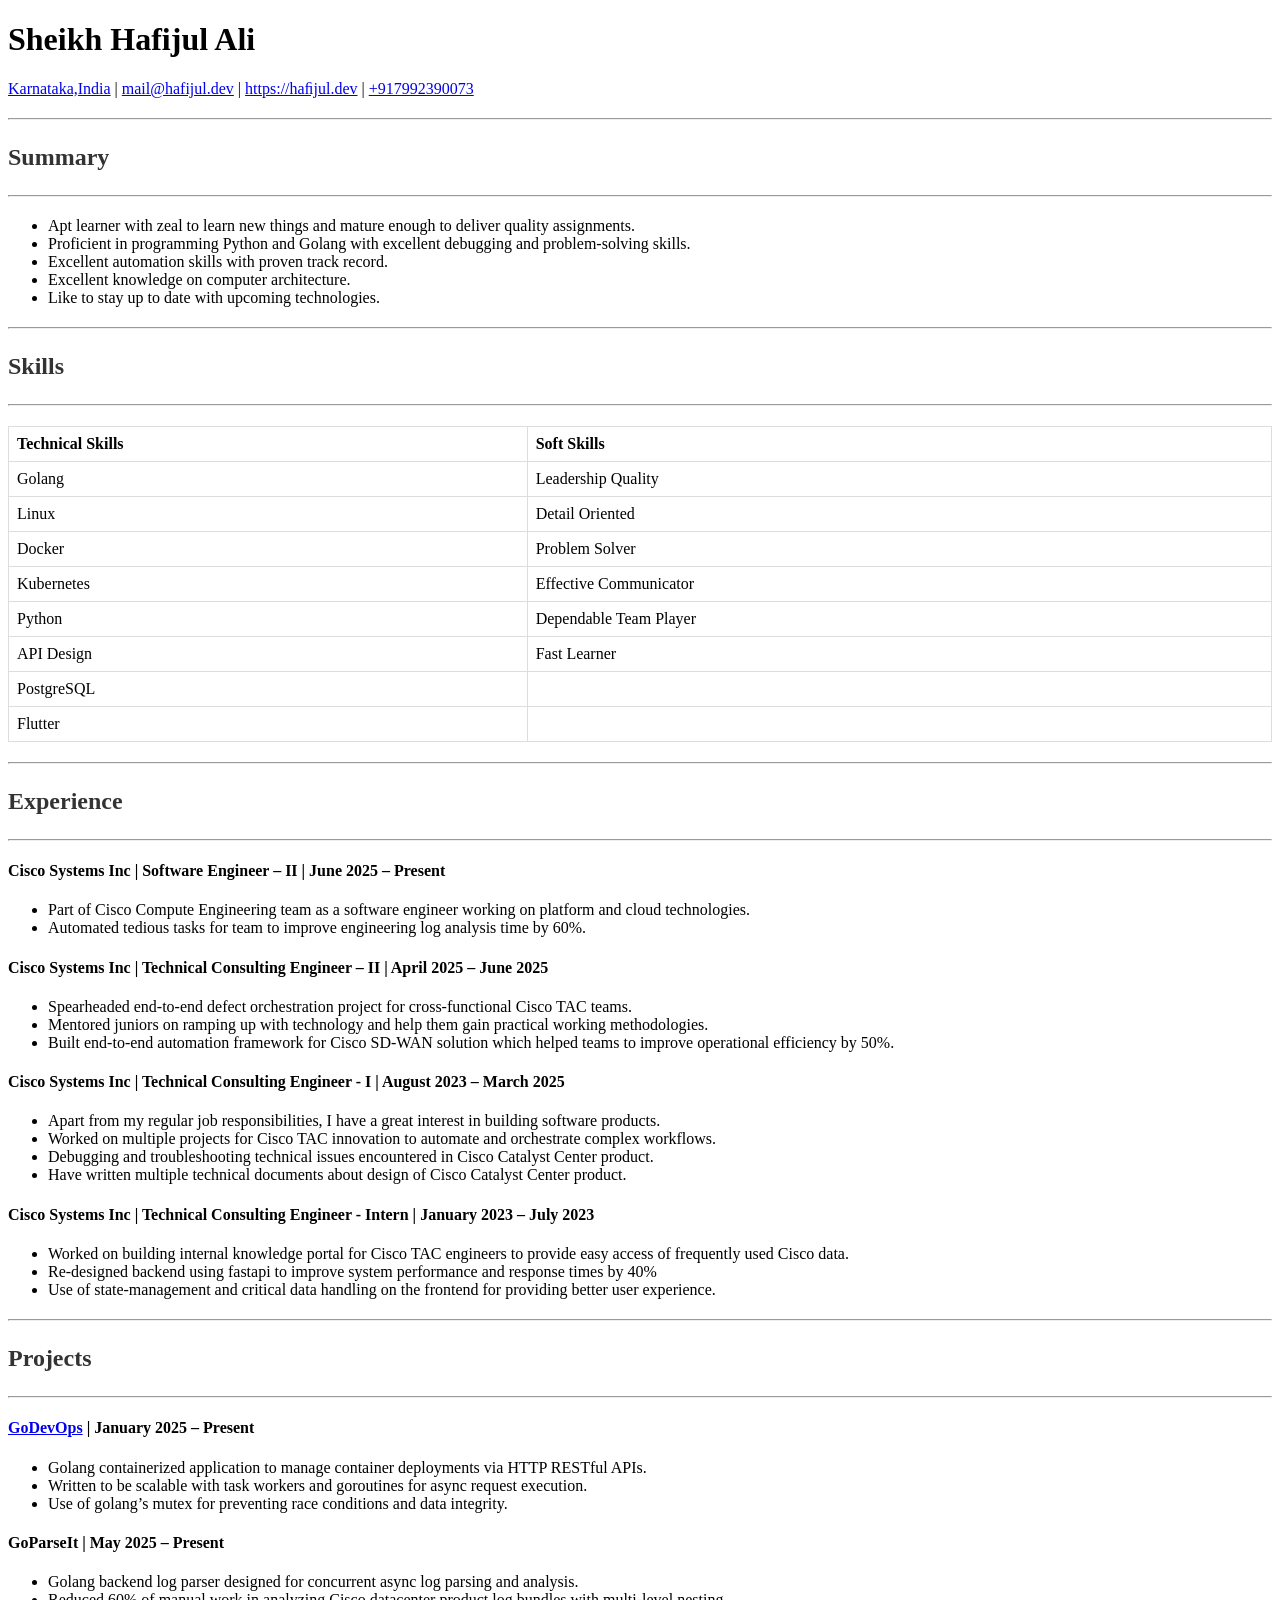
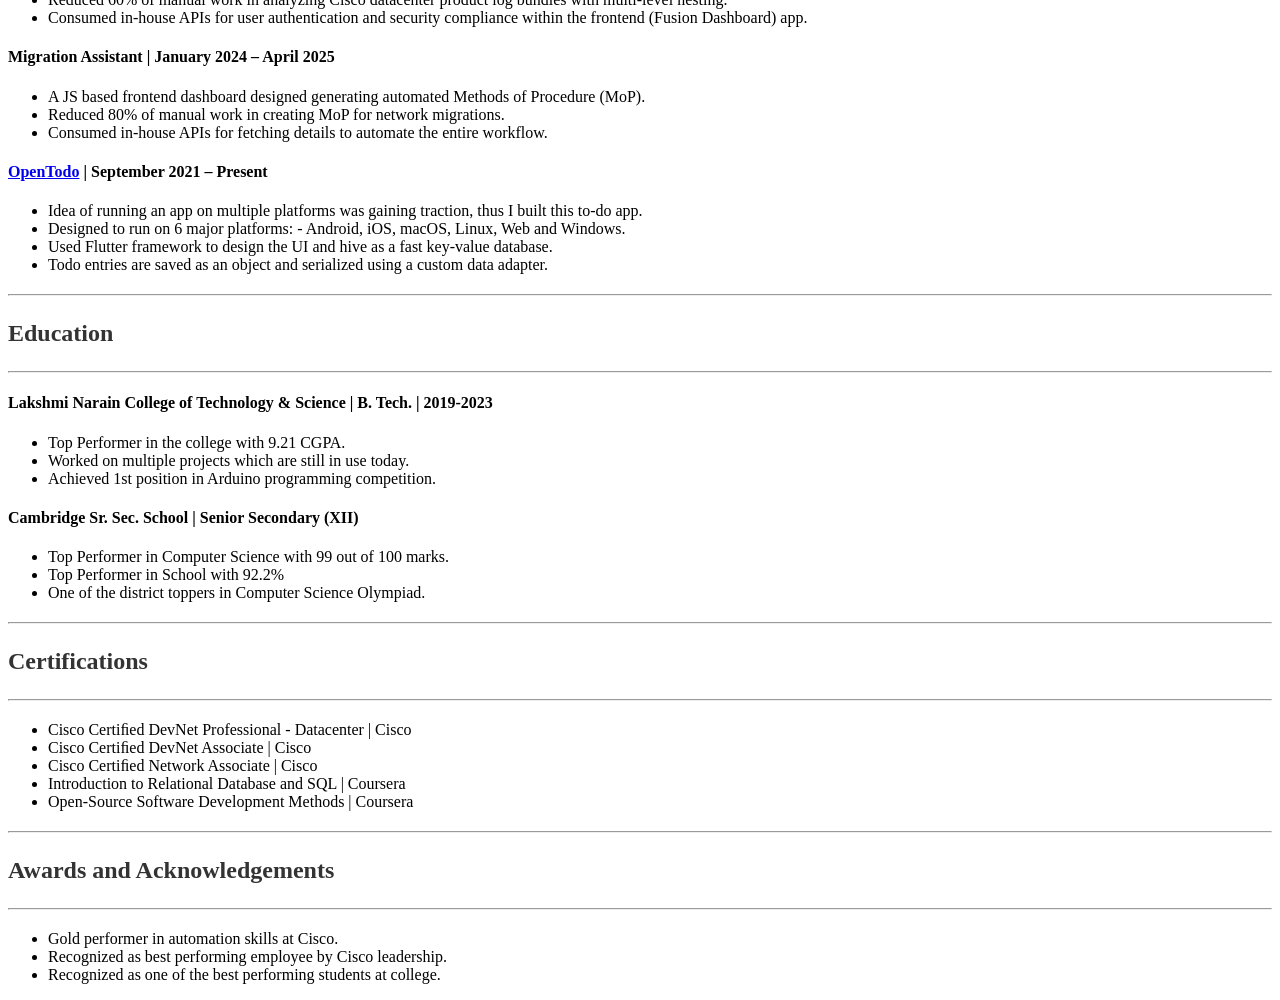
==== resume.html @ f173c790 "ADD : Generated html and pdf version of resume.md" ====
<!DOCTYPE html>
<html xmlns="http://www.w3.org/1999/xhtml" lang="" xml:lang="">
<head>
  <meta charset="utf-8" />
  <meta name="generator" content="pandoc" />
  <meta name="viewport" content="width=device-width, initial-scale=1.0, user-scalable=yes" />
  <title>resume</title>
  <style>
    /* Default styles provided by pandoc.
    ** See https://pandoc.org/MANUAL.html#variables-for-html for config info.
    */
    code{white-space: pre-wrap;}
    span.smallcaps{font-variant: small-caps;}
    div.columns{display: flex; gap: min(4vw, 1.5em);}
    div.column{flex: auto; overflow-x: auto;}
    div.hanging-indent{margin-left: 1.5em; text-indent: -1.5em;}
    /* The extra [class] is a hack that increases specificity enough to
       override a similar rule in reveal.js */
    ul.task-list[class]{list-style: none;}
    ul.task-list li input[type="checkbox"] {
      font-size: inherit;
      width: 0.8em;
      margin: 0 0.8em 0.2em -1.6em;
      vertical-align: middle;
    }
    .display.math{display: block; text-align: center; margin: 0.5rem auto;}
  </style>
  <link rel="stylesheet" href="style.css" />
</head>
<body>
<h1 id="sheikh-hafijul-ali">Sheikh Hafijul Ali</h1>
<p><a
href="https://www.google.com/maps/place/Bengaluru,%20Karnataka,%20India">Karnataka,India</a>
| <a href="mail@haﬁjul.dev">mail@hafijul.dev</a> | <a
href="https://haﬁjul.dev/">https://haﬁjul.dev</a> | <a
href="tel:+917992390073">+917992390073</a></p>
<hr />
<h3 id="summary">Summary</h3>
<hr />
<ul>
<li>Apt learner with zeal to learn new things and mature enough to
deliver quality assignments.</li>
<li>Proficient in programming Python and Golang with excellent debugging
and problem-solving skills.</li>
<li>Excellent automation skills with proven track record.</li>
<li>Excellent knowledge on computer architecture.</li>
<li>Like to stay up to date with upcoming technologies.</li>
</ul>
<hr />
<h3 id="skills">Skills</h3>
<hr />
<table>
<thead>
<tr>
<th>Technical Skills</th>
<th>Soft Skills</th>
</tr>
</thead>
<tbody>
<tr>
<td>Golang</td>
<td>Leadership Quality</td>
</tr>
<tr>
<td>Linux</td>
<td>Detail Oriented</td>
</tr>
<tr>
<td>Docker</td>
<td>Problem Solver</td>
</tr>
<tr>
<td>Kubernetes</td>
<td>Effective Communicator</td>
</tr>
<tr>
<td>Python</td>
<td>Dependable Team Player</td>
</tr>
<tr>
<td>API Design</td>
<td>Fast Learner</td>
</tr>
<tr>
<td>PostgreSQL</td>
<td></td>
</tr>
<tr>
<td>Flutter</td>
<td></td>
</tr>
</tbody>
</table>
<hr />
<h3 id="experience">Experience</h3>
<hr />
<h4 id="cisco-systems-inc-software-engineer-ii-june-2025-present">Cisco
Systems Inc | Software Engineer – II | June 2025 – Present</h4>
<ul>
<li>Part of Cisco Compute Engineering team as a software engineer
working on platform and cloud technologies.</li>
<li>Automated tedious tasks for team to improve engineering log analysis
time by 60%.</li>
</ul>
<h4
id="cisco-systems-inc-technical-consulting-engineer-ii-april-2025-june-2025">Cisco
Systems Inc | Technical Consulting Engineer – II | April 2025 – June
2025</h4>
<ul>
<li>Spearheaded end-to-end defect orchestration project for
cross-functional Cisco TAC teams.</li>
<li>Mentored juniors on ramping up with technology and help them gain
practical working methodologies.</li>
<li>Built end-to-end automation framework for Cisco SD-WAN solution
which helped teams to improve operational efficiency by 50%.</li>
</ul>
<h4
id="cisco-systems-inc-technical-consulting-engineer---i-august-2023-march-2025">Cisco
Systems Inc | Technical Consulting Engineer - I | August 2023 – March
2025</h4>
<ul>
<li>Apart from my regular job responsibilities, I have a great interest
in building software products.</li>
<li>Worked on multiple projects for Cisco TAC innovation to automate and
orchestrate complex workflows.</li>
<li>Debugging and troubleshooting technical issues encountered in Cisco
Catalyst Center product.</li>
<li>Have written multiple technical documents about design of Cisco
Catalyst Center product.</li>
</ul>
<h4
id="cisco-systems-inc-technical-consulting-engineer---intern-january-2023-july-2023">Cisco
Systems Inc | Technical Consulting Engineer - Intern | January 2023 –
July 2023</h4>
<ul>
<li>Worked on building internal knowledge portal for Cisco TAC engineers
to provide easy access of frequently used Cisco data.</li>
<li>Re-designed backend using fastapi to improve system performance and
response times by 40%</li>
<li>Use of state-management and critical data handling on the frontend
for providing better user experience.</li>
</ul>
<hr />
<h3 id="projects">Projects</h3>
<hr />
<h4 id="godevops-january-2025-present"><a
href="https://gitlab.com/hafijulali/godevops">GoDevOps</a> | January
2025 – Present</h4>
<ul>
<li>Golang containerized application to manage container deployments via
HTTP RESTful APIs.</li>
<li>Written to be scalable with task workers and goroutines for async
request execution.</li>
<li>Use of golang’s mutex for preventing race conditions and data
integrity.</li>
</ul>
<h4 id="goparseit-may-2025-present">GoParseIt | May 2025 – Present</h4>
<ul>
<li>Golang backend log parser designed for concurrent async log parsing
and analysis.</li>
<li>Reduced 60% of manual work in analyzing Cisco datacenter product log
bundles with multi-level nesting.</li>
<li>Consumed in-house APIs for user authentication and security
compliance within the frontend (Fusion Dashboard) app.</li>
</ul>
<h4 id="migration-assistant-january-2024-april-2025">Migration Assistant
| January 2024 – April 2025</h4>
<ul>
<li>A JS based frontend dashboard designed generating automated Methods
of Procedure (MoP).</li>
<li>Reduced 80% of manual work in creating MoP for network
migrations.</li>
<li>Consumed in-house APIs for fetching details to automate the entire
workflow.</li>
</ul>
<h4 id="opentodo-september-2021-present"><a
href="https://gitlab.com/hafijulali/open-todo">OpenTodo</a> | September
2021 – Present</h4>
<ul>
<li>Idea of running an app on multiple platforms was gaining traction,
thus I built this to-do app.</li>
<li>Designed to run on 6 major platforms: - Android, iOS, macOS, Linux,
Web and Windows.</li>
<li>Used Flutter framework to design the UI and hive as a fast key-value
database.</li>
<li>Todo entries are saved as an object and serialized using a custom
data adapter.</li>
</ul>
<hr />
<h3 id="education">Education</h3>
<hr />
<h4
id="lakshmi-narain-college-of-technology-science-b.-tech.-2019-2023">Lakshmi
Narain College of Technology &amp; Science | B. Tech. | 2019-2023</h4>
<ul>
<li>Top Performer in the college with 9.21 CGPA.</li>
<li>Worked on multiple projects which are still in use today.</li>
<li>Achieved 1st position in Arduino programming competition.</li>
</ul>
<h4 id="cambridge-sr.-sec.-school-senior-secondary-xii">Cambridge
Sr. Sec. School | Senior Secondary (XII)</h4>
<ul>
<li>Top Performer in Computer Science with 99 out of 100 marks.</li>
<li>Top Performer in School with 92.2%</li>
<li>One of the district toppers in Computer Science Olympiad.</li>
</ul>
<hr />
<h3 id="certifications">Certifications</h3>
<hr />
<ul>
<li>Cisco Certiﬁed DevNet Professional - Datacenter | Cisco</li>
<li>Cisco Certiﬁed DevNet Associate | Cisco</li>
<li>Cisco Certiﬁed Network Associate | Cisco</li>
<li>Introduction to Relational Database and SQL | Coursera</li>
<li>Open-Source Software Development Methods | Coursera</li>
</ul>
<hr />
<h3 id="awards-and-acknowledgements">Awards and Acknowledgements</h3>
<hr />
<ul>
<li>Gold performer in automation skills at Cisco.</li>
<li>Recognized as best performing employee by Cisco leadership.</li>
<li>Recognized as one of the best performing students at college.</li>
</ul>
</body>
</html>
---- style.css ----
table {
  width: 100%;
  border-collapse: collapse;
}

th, td {
  text-align: left;
  padding: 8px;
  border: 1px solid #ddd;
}

th {
  font-weight: bold;
}

/* You may want to add some custom styles here, too */
h3 {
  font-size: 24px;
  color: #333;
}

hr {
  margin-top: 20px;
  margin-bottom: 20px;
}
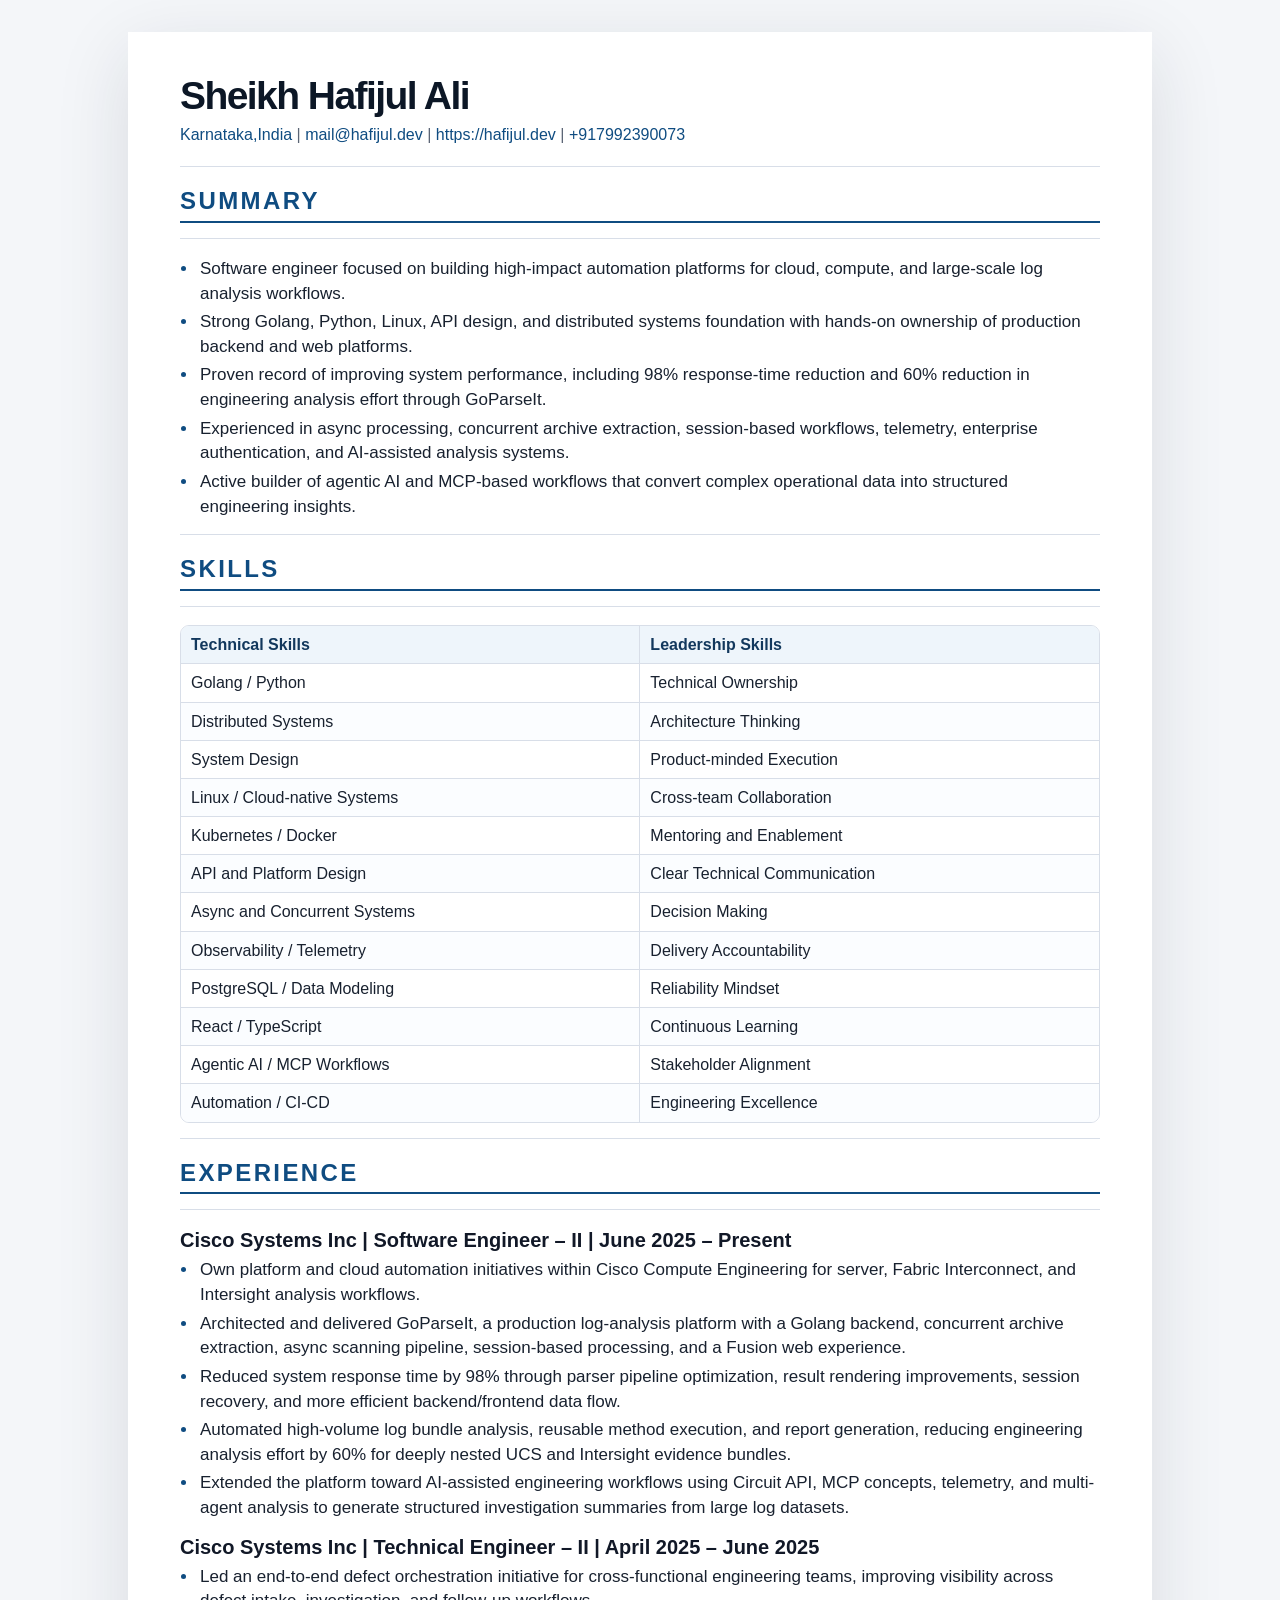
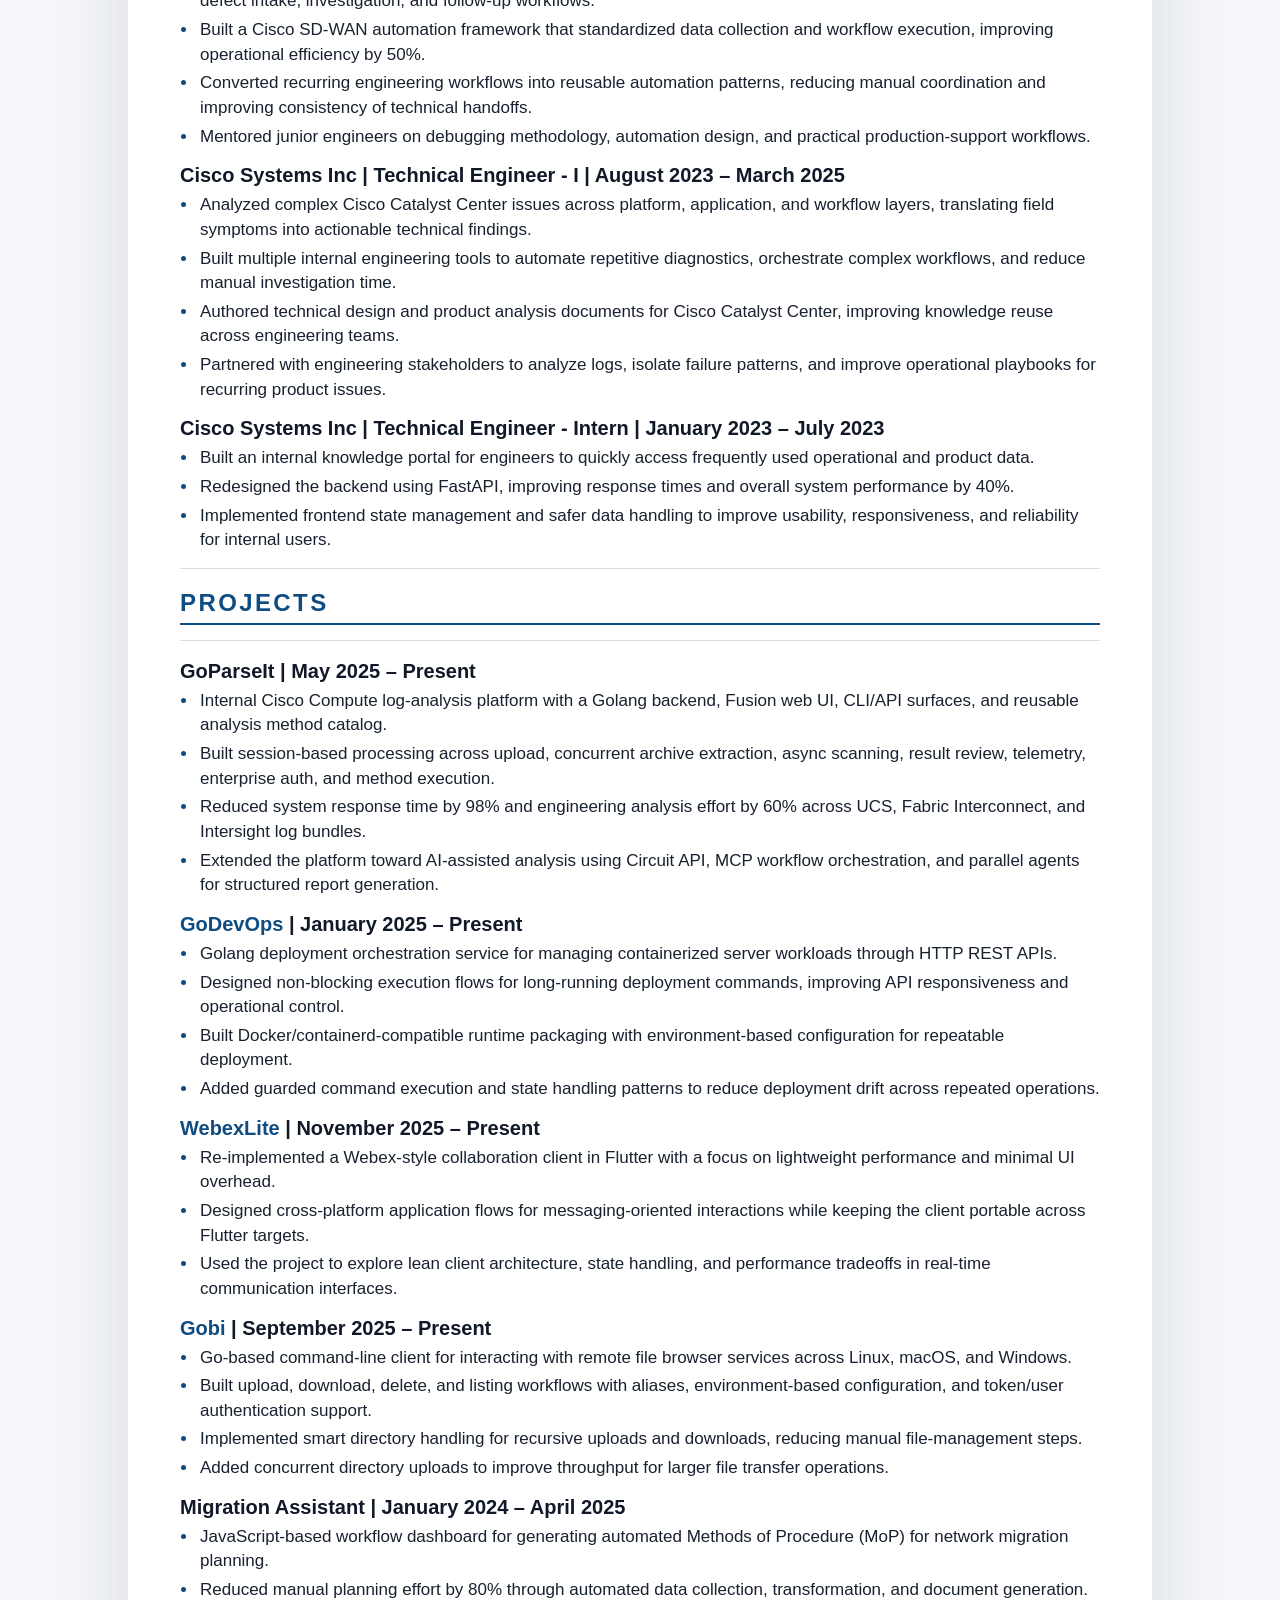
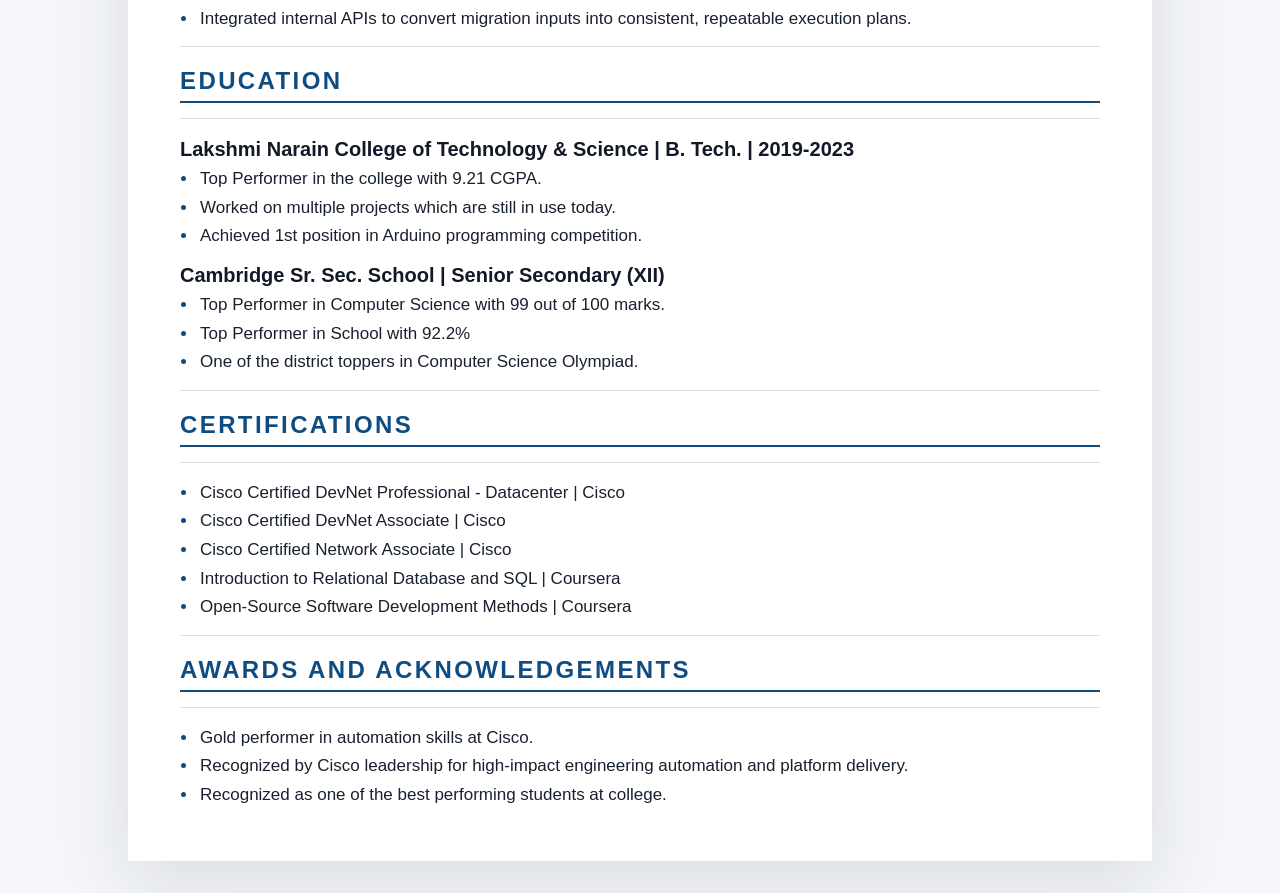
==== commit 3120dcd6: "REF : Improve styling for professional resume layout" ====
--- a/resume.html
+++ b/resume.html
@@ -1,15 +1,14 @@
 <!DOCTYPE html>
-<html xmlns="http://www.w3.org/1999/xhtml" lang="" xml:lang="">
+<html xmlns="http://www.w3.org/1999/xhtml">
 <head>
   <meta charset="utf-8" />
   <meta name="generator" content="pandoc" />
   <meta name="viewport" content="width=device-width, initial-scale=1.0, user-scalable=yes" />
-  <title>resume</title>
+  <title>Sheikh Hafijul Ali Resume</title>
   <style>
     /* Default styles provided by pandoc.
     ** See https://pandoc.org/MANUAL.html#variables-for-html for config info.
     */
-    code{white-space: pre-wrap;}
     span.smallcaps{font-variant: small-caps;}
     div.columns{display: flex; gap: min(4vw, 1.5em);}
     div.column{flex: auto; overflow-x: auto;}
@@ -28,6 +27,9 @@
   <link rel="stylesheet" href="style.css" />
 </head>
 <body>
+<header id="title-block-header">
+<h1 class="title">Sheikh Hafijul Ali Resume</h1>
+</header>
 <h1 id="sheikh-hafijul-ali">Sheikh Hafijul Ali</h1>
 <p><a
 href="https://www.google.com/maps/place/Bengaluru,%20Karnataka,%20India">Karnataka,India</a>
@@ -38,13 +40,20 @@
 <h3 id="summary">Summary</h3>
 <hr />
 <ul>
-<li>Apt learner with zeal to learn new things and mature enough to
-deliver quality assignments.</li>
-<li>Proficient in programming Python and Golang with excellent debugging
-and problem-solving skills.</li>
-<li>Excellent automation skills with proven track record.</li>
-<li>Excellent knowledge on computer architecture.</li>
-<li>Like to stay up to date with upcoming technologies.</li>
+<li>Software engineer focused on building high-impact automation
+platforms for cloud, compute, and large-scale log analysis
+workflows.</li>
+<li>Strong Golang, Python, Linux, API design, and distributed systems
+foundation with hands-on ownership of production backend and web
+platforms.</li>
+<li>Proven record of improving system performance, including 98%
+response-time reduction and 60% reduction in engineering analysis effort
+through GoParseIt.</li>
+<li>Experienced in async processing, concurrent archive extraction,
+session-based workflows, telemetry, enterprise authentication, and
+AI-assisted analysis systems.</li>
+<li>Active builder of agentic AI and MCP-based workflows that convert
+complex operational data into structured engineering insights.</li>
 </ul>
 <hr />
 <h3 id="skills">Skills</h3>
@@ -53,41 +62,57 @@
 <thead>
 <tr>
 <th>Technical Skills</th>
-<th>Soft Skills</th>
+<th>Leadership Skills</th>
 </tr>
 </thead>
 <tbody>
 <tr>
-<td>Golang</td>
-<td>Leadership Quality</td>
-</tr>
-<tr>
-<td>Linux</td>
-<td>Detail Oriented</td>
-</tr>
-<tr>
-<td>Docker</td>
-<td>Problem Solver</td>
-</tr>
-<tr>
-<td>Kubernetes</td>
-<td>Effective Communicator</td>
-</tr>
-<tr>
-<td>Python</td>
-<td>Dependable Team Player</td>
-</tr>
-<tr>
-<td>API Design</td>
-<td>Fast Learner</td>
-</tr>
-<tr>
-<td>PostgreSQL</td>
-<td></td>
-</tr>
-<tr>
-<td>Flutter</td>
-<td></td>
+<td>Golang / Python</td>
+<td>Technical Ownership</td>
+</tr>
+<tr>
+<td>Distributed Systems</td>
+<td>Architecture Thinking</td>
+</tr>
+<tr>
+<td>System Design</td>
+<td>Product-minded Execution</td>
+</tr>
+<tr>
+<td>Linux / Cloud-native Systems</td>
+<td>Cross-team Collaboration</td>
+</tr>
+<tr>
+<td>Kubernetes / Docker</td>
+<td>Mentoring and Enablement</td>
+</tr>
+<tr>
+<td>API and Platform Design</td>
+<td>Clear Technical Communication</td>
+</tr>
+<tr>
+<td>Async and Concurrent Systems</td>
+<td>Decision Making</td>
+</tr>
+<tr>
+<td>Observability / Telemetry</td>
+<td>Delivery Accountability</td>
+</tr>
+<tr>
+<td>PostgreSQL / Data Modeling</td>
+<td>Reliability Mindset</td>
+</tr>
+<tr>
+<td>React / TypeScript</td>
+<td>Continuous Learning</td>
+</tr>
+<tr>
+<td>Agentic AI / MCP Workflows</td>
+<td>Stakeholder Alignment</td>
+</tr>
+<tr>
+<td>Automation / CI-CD</td>
+<td>Engineering Excellence</td>
 </tr>
 </tbody>
 </table>
@@ -97,94 +122,136 @@
 <h4 id="cisco-systems-inc-software-engineer-ii-june-2025-present">Cisco
 Systems Inc | Software Engineer – II | June 2025 – Present</h4>
 <ul>
-<li>Part of Cisco Compute Engineering team as a software engineer
-working on platform and cloud technologies.</li>
-<li>Automated tedious tasks for team to improve engineering log analysis
-time by 60%.</li>
-</ul>
-<h4
-id="cisco-systems-inc-technical-consulting-engineer-ii-april-2025-june-2025">Cisco
-Systems Inc | Technical Consulting Engineer – II | April 2025 – June
-2025</h4>
-<ul>
-<li>Spearheaded end-to-end defect orchestration project for
-cross-functional Cisco TAC teams.</li>
-<li>Mentored juniors on ramping up with technology and help them gain
-practical working methodologies.</li>
-<li>Built end-to-end automation framework for Cisco SD-WAN solution
-which helped teams to improve operational efficiency by 50%.</li>
-</ul>
-<h4
-id="cisco-systems-inc-technical-consulting-engineer---i-august-2023-march-2025">Cisco
-Systems Inc | Technical Consulting Engineer - I | August 2023 – March
-2025</h4>
-<ul>
-<li>Apart from my regular job responsibilities, I have a great interest
-in building software products.</li>
-<li>Worked on multiple projects for Cisco TAC innovation to automate and
-orchestrate complex workflows.</li>
-<li>Debugging and troubleshooting technical issues encountered in Cisco
-Catalyst Center product.</li>
-<li>Have written multiple technical documents about design of Cisco
-Catalyst Center product.</li>
-</ul>
-<h4
-id="cisco-systems-inc-technical-consulting-engineer---intern-january-2023-july-2023">Cisco
-Systems Inc | Technical Consulting Engineer - Intern | January 2023 –
-July 2023</h4>
-<ul>
-<li>Worked on building internal knowledge portal for Cisco TAC engineers
-to provide easy access of frequently used Cisco data.</li>
-<li>Re-designed backend using fastapi to improve system performance and
-response times by 40%</li>
-<li>Use of state-management and critical data handling on the frontend
-for providing better user experience.</li>
+<li>Own platform and cloud automation initiatives within Cisco Compute
+Engineering for server, Fabric Interconnect, and Intersight analysis
+workflows.</li>
+<li>Architected and delivered GoParseIt, a production log-analysis
+platform with a Golang backend, concurrent archive extraction, async
+scanning pipeline, session-based processing, and a Fusion web
+experience.</li>
+<li>Reduced system response time by 98% through parser pipeline
+optimization, result rendering improvements, session recovery, and more
+efficient backend/frontend data flow.</li>
+<li>Automated high-volume log bundle analysis, reusable method
+execution, and report generation, reducing engineering analysis effort
+by 60% for deeply nested UCS and Intersight evidence bundles.</li>
+<li>Extended the platform toward AI-assisted engineering workflows using
+Circuit API, MCP concepts, telemetry, and multi-agent analysis to
+generate structured investigation summaries from large log
+datasets.</li>
+</ul>
+<h4
+id="cisco-systems-inc-technical-engineer-ii-april-2025-june-2025">Cisco
+Systems Inc | Technical Engineer – II | April 2025 – June 2025</h4>
+<ul>
+<li>Led an end-to-end defect orchestration initiative for
+cross-functional engineering teams, improving visibility across defect
+intake, investigation, and follow-up workflows.</li>
+<li>Built a Cisco SD-WAN automation framework that standardized data
+collection and workflow execution, improving operational efficiency by
+50%.</li>
+<li>Converted recurring engineering workflows into reusable automation
+patterns, reducing manual coordination and improving consistency of
+technical handoffs.</li>
+<li>Mentored junior engineers on debugging methodology, automation
+design, and practical production-support workflows.</li>
+</ul>
+<h4
+id="cisco-systems-inc-technical-engineer---i-august-2023-march-2025">Cisco
+Systems Inc | Technical Engineer - I | August 2023 – March 2025</h4>
+<ul>
+<li>Analyzed complex Cisco Catalyst Center issues across platform,
+application, and workflow layers, translating field symptoms into
+actionable technical findings.</li>
+<li>Built multiple internal engineering tools to automate repetitive
+diagnostics, orchestrate complex workflows, and reduce manual
+investigation time.</li>
+<li>Authored technical design and product analysis documents for Cisco
+Catalyst Center, improving knowledge reuse across engineering
+teams.</li>
+<li>Partnered with engineering stakeholders to analyze logs, isolate
+failure patterns, and improve operational playbooks for recurring
+product issues.</li>
+</ul>
+<h4
+id="cisco-systems-inc-technical-engineer---intern-january-2023-july-2023">Cisco
+Systems Inc | Technical Engineer - Intern | January 2023 – July
+2023</h4>
+<ul>
+<li>Built an internal knowledge portal for engineers to quickly access
+frequently used operational and product data.</li>
+<li>Redesigned the backend using FastAPI, improving response times and
+overall system performance by 40%.</li>
+<li>Implemented frontend state management and safer data handling to
+improve usability, responsiveness, and reliability for internal
+users.</li>
 </ul>
 <hr />
 <h3 id="projects">Projects</h3>
 <hr />
+<h4 id="goparseit-may-2025-present">GoParseIt | May 2025 – Present</h4>
+<ul>
+<li>Internal Cisco Compute log-analysis platform with a Golang backend,
+Fusion web UI, CLI/API surfaces, and reusable analysis method
+catalog.</li>
+<li>Built session-based processing across upload, concurrent archive
+extraction, async scanning, result review, telemetry, enterprise auth,
+and method execution.</li>
+<li>Reduced system response time by 98% and engineering analysis effort
+by 60% across UCS, Fabric Interconnect, and Intersight log bundles.</li>
+<li>Extended the platform toward AI-assisted analysis using Circuit API,
+MCP workflow orchestration, and parallel agents for structured report
+generation.</li>
+</ul>
 <h4 id="godevops-january-2025-present"><a
 href="https://gitlab.com/hafijulali/godevops">GoDevOps</a> | January
 2025 – Present</h4>
 <ul>
-<li>Golang containerized application to manage container deployments via
-HTTP RESTful APIs.</li>
-<li>Written to be scalable with task workers and goroutines for async
-request execution.</li>
-<li>Use of golang’s mutex for preventing race conditions and data
-integrity.</li>
-</ul>
-<h4 id="goparseit-may-2025-present">GoParseIt | May 2025 – Present</h4>
-<ul>
-<li>Golang backend log parser designed for concurrent async log parsing
-and analysis.</li>
-<li>Reduced 60% of manual work in analyzing Cisco datacenter product log
-bundles with multi-level nesting.</li>
-<li>Consumed in-house APIs for user authentication and security
-compliance within the frontend (Fusion Dashboard) app.</li>
+<li>Golang deployment orchestration service for managing containerized
+server workloads through HTTP REST APIs.</li>
+<li>Designed non-blocking execution flows for long-running deployment
+commands, improving API responsiveness and operational control.</li>
+<li>Built Docker/containerd-compatible runtime packaging with
+environment-based configuration for repeatable deployment.</li>
+<li>Added guarded command execution and state handling patterns to
+reduce deployment drift across repeated operations.</li>
+</ul>
+<h4 id="webexlite-november-2025-present"><a
+href="https://github.com/hafijulali/webexlite">WebexLite</a> | November
+2025 – Present</h4>
+<ul>
+<li>Re-implemented a Webex-style collaboration client in Flutter with a
+focus on lightweight performance and minimal UI overhead.</li>
+<li>Designed cross-platform application flows for messaging-oriented
+interactions while keeping the client portable across Flutter
+targets.</li>
+<li>Used the project to explore lean client architecture, state
+handling, and performance tradeoffs in real-time communication
+interfaces.</li>
+</ul>
+<h4 id="gobi-september-2025-present"><a
+href="https://github.com/hafijulali/gobi">Gobi</a> | September 2025 –
+Present</h4>
+<ul>
+<li>Go-based command-line client for interacting with remote file
+browser services across Linux, macOS, and Windows.</li>
+<li>Built upload, download, delete, and listing workflows with aliases,
+environment-based configuration, and token/user authentication
+support.</li>
+<li>Implemented smart directory handling for recursive uploads and
+downloads, reducing manual file-management steps.</li>
+<li>Added concurrent directory uploads to improve throughput for larger
+file transfer operations.</li>
 </ul>
 <h4 id="migration-assistant-january-2024-april-2025">Migration Assistant
 | January 2024 – April 2025</h4>
 <ul>
-<li>A JS based frontend dashboard designed generating automated Methods
-of Procedure (MoP).</li>
-<li>Reduced 80% of manual work in creating MoP for network
-migrations.</li>
-<li>Consumed in-house APIs for fetching details to automate the entire
-workflow.</li>
-</ul>
-<h4 id="opentodo-september-2021-present"><a
-href="https://gitlab.com/hafijulali/open-todo">OpenTodo</a> | September
-2021 – Present</h4>
-<ul>
-<li>Idea of running an app on multiple platforms was gaining traction,
-thus I built this to-do app.</li>
-<li>Designed to run on 6 major platforms: - Android, iOS, macOS, Linux,
-Web and Windows.</li>
-<li>Used Flutter framework to design the UI and hive as a fast key-value
-database.</li>
-<li>Todo entries are saved as an object and serialized using a custom
-data adapter.</li>
+<li>JavaScript-based workflow dashboard for generating automated Methods
+of Procedure (MoP) for network migration planning.</li>
+<li>Reduced manual planning effort by 80% through automated data
+collection, transformation, and document generation.</li>
+<li>Integrated internal APIs to convert migration inputs into
+consistent, repeatable execution plans.</li>
 </ul>
 <hr />
 <h3 id="education">Education</h3>
@@ -219,7 +286,8 @@
 <hr />
 <ul>
 <li>Gold performer in automation skills at Cisco.</li>
-<li>Recognized as best performing employee by Cisco leadership.</li>
+<li>Recognized by Cisco leadership for high-impact engineering
+automation and platform delivery.</li>
 <li>Recognized as one of the best performing students at college.</li>
 </ul>
 </body>
--- a/style.css
+++ b/style.css
@@ -1,26 +1,200 @@
+:root {
+  --ink: #18212f;
+  --muted: #5b6575;
+  --rule: #d8dee8;
+  --accent: #0f4c81;
+  --accent-soft: #eef5fb;
+  --surface: #ffffff;
+}
+
+@page {
+  size: A4;
+  margin: 15mm 14mm 16mm;
+}
+
+* {
+  box-sizing: border-box;
+}
+
+html {
+  background: #f4f6f9;
+}
+
+body {
+  width: 80vw;
+  max-width: 1080px;
+  margin: 32px auto;
+  padding: 44px 52px;
+  background: var(--surface);
+  color: var(--ink);
+  font-family: "Aptos", "Segoe UI", "Helvetica Neue", Arial, sans-serif;
+  font-size: 17px;
+  line-height: 1.45;
+  box-shadow: 0 20px 70px rgba(24, 33, 47, 0.12);
+}
+
+h1,
+h2,
+h3,
+h4,
+p,
+ul {
+  margin-top: 0;
+}
+
+h2 {
+  margin: 24px 0 10px;
+  color: #102033;
+  font-size: 27px;
+  line-height: 1.15;
+  letter-spacing: -0.02em;
+}
+
+#title-block-header {
+  display: none;
+}
+
+h1 {
+  margin-bottom: 6px;
+  color: #0c1726;
+  font-size: 39px;
+  line-height: 1.05;
+  letter-spacing: -0.04em;
+}
+
+h1 + p {
+  margin-bottom: 20px;
+  color: var(--muted);
+  font-size: 16px;
+}
+
+h3 {
+  margin: 20px 0 9px;
+  padding-bottom: 5px;
+  border-bottom: 2px solid var(--accent);
+  color: var(--accent);
+  font-size: 24px;
+  line-height: 1.2;
+  letter-spacing: 0.1em;
+  text-transform: uppercase;
+}
+
+h4 {
+  margin: 14px 0 5px;
+  color: #111827;
+  font-size: 20px;
+  line-height: 1.25;
+  font-weight: 750;
+}
+
+p {
+  margin-bottom: 8px;
+}
+
+ul {
+  margin-bottom: 9px;
+  padding-left: 18px;
+}
+
+li {
+  margin-bottom: 4px;
+  padding-left: 2px;
+}
+
+li::marker {
+  color: var(--accent);
+}
+
+a {
+  color: var(--accent);
+  text-decoration: none;
+}
+
+a:hover {
+  text-decoration: underline;
+}
+
+hr {
+  margin: 15px 0 18px;
+  border: 0;
+  border-top: 1px solid var(--rule);
+}
+
 table {
   width: 100%;
-  border-collapse: collapse;
-}
-
-th, td {
+  margin: 8px 0 14px;
+  border-collapse: separate;
+  border-spacing: 0;
+  overflow: hidden;
+  border: 1px solid var(--rule);
+  border-radius: 9px;
+  font-size: 16px;
+}
+
+th,
+td {
+  padding: 7px 10px;
   text-align: left;
-  padding: 8px;
-  border: 1px solid #ddd;
+  vertical-align: top;
+  border-right: 1px solid var(--rule);
+  border-bottom: 1px solid var(--rule);
+}
+
+th:last-child,
+td:last-child {
+  border-right: 0;
+}
+
+tr:last-child td {
+  border-bottom: 0;
 }
 
 th {
-  font-weight: bold;
-}
-
-/* You may want to add some custom styles here, too */
-h3 {
-  font-size: 24px;
-  color: #333;
-}
-
-hr {
-  margin-top: 20px;
-  margin-bottom: 20px;
-}
-
+  background: var(--accent-soft);
+  color: #12385d;
+  font-weight: 750;
+}
+
+tbody tr:nth-child(even) td {
+  background: #fbfdff;
+}
+
+@media print {
+  html {
+    background: var(--surface);
+  }
+
+  body {
+    max-width: none;
+    width: auto;
+    margin: 0;
+    padding: 0;
+    box-shadow: none;
+    font-size: 12.5pt;
+    line-height: 1.34;
+  }
+
+  h1 {
+    font-size: 29pt;
+  }
+
+  h3 {
+    margin-top: 13pt;
+    font-size: 15pt;
+  }
+
+  h4 {
+    margin-top: 9pt;
+    font-size: 13pt;
+    break-after: avoid;
+  }
+
+  ul,
+  table {
+    break-inside: avoid;
+  }
+
+  a {
+    color: var(--ink);
+  }
+}
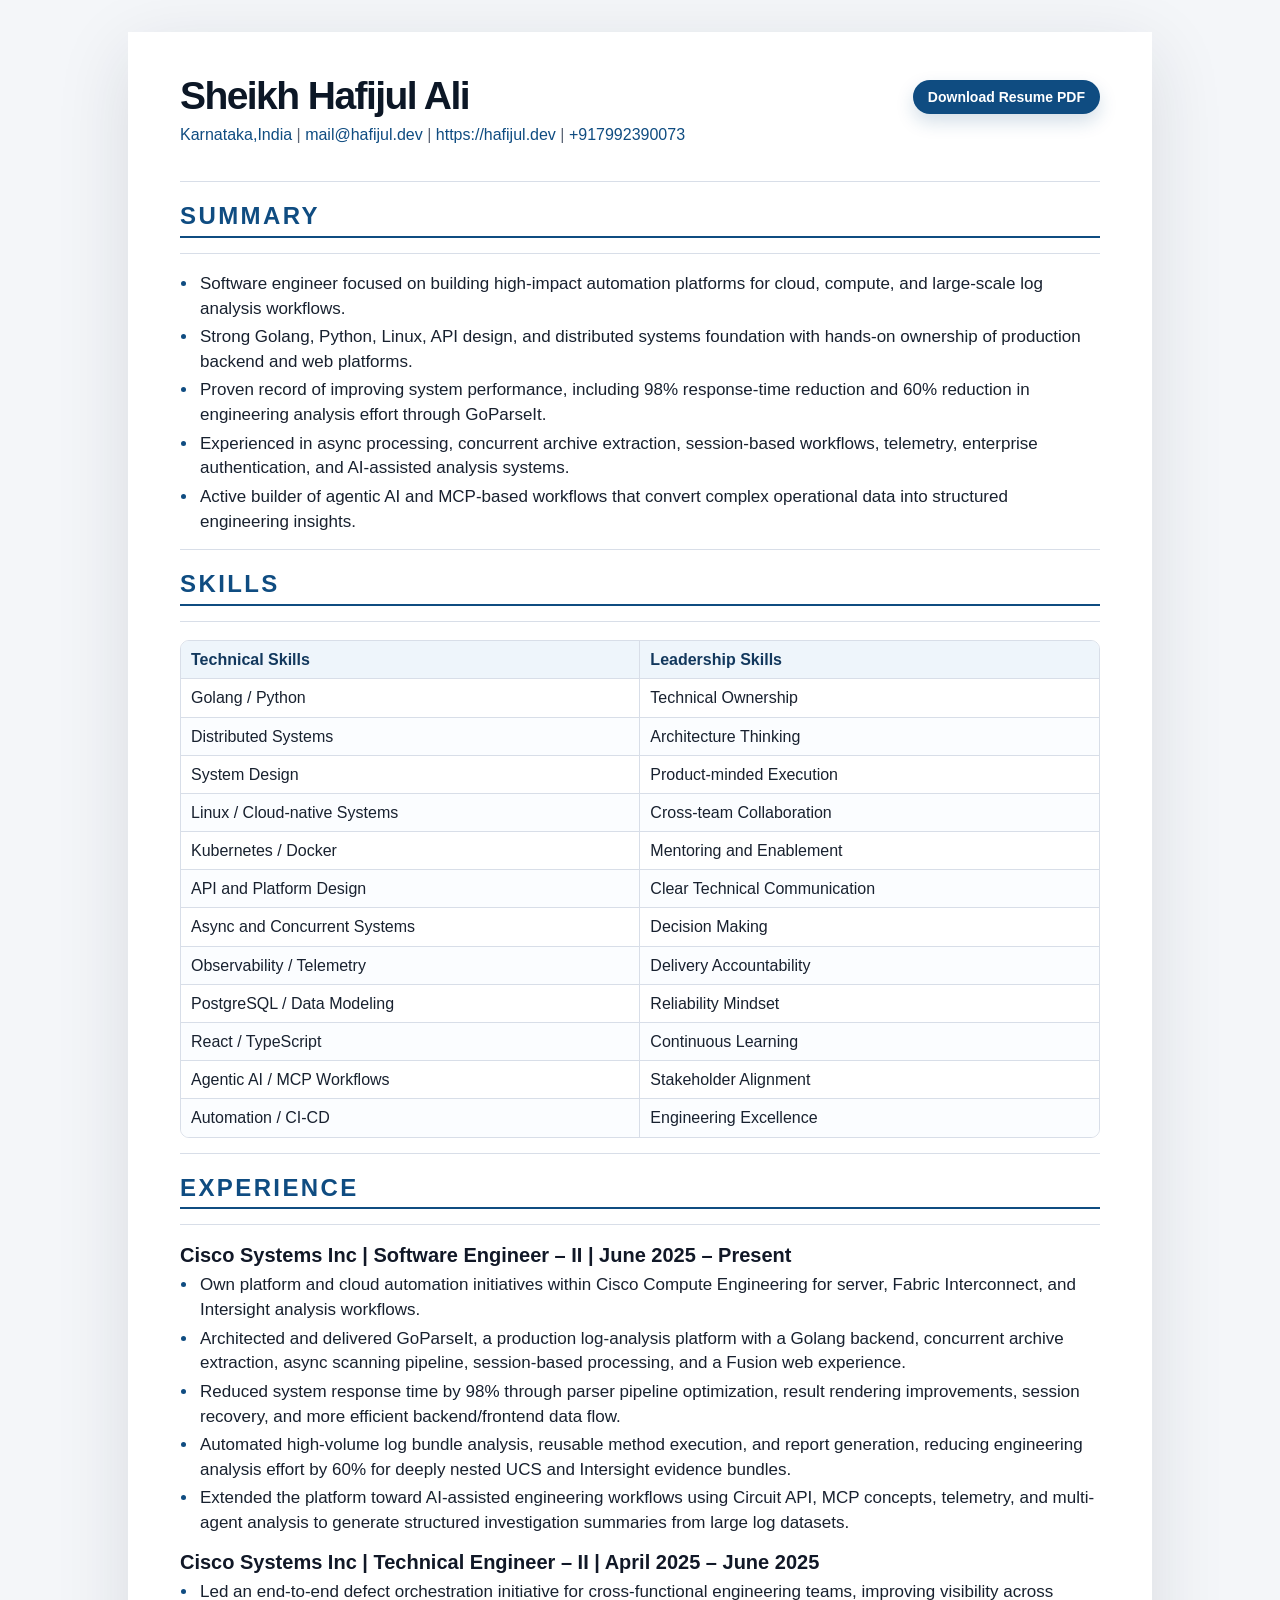
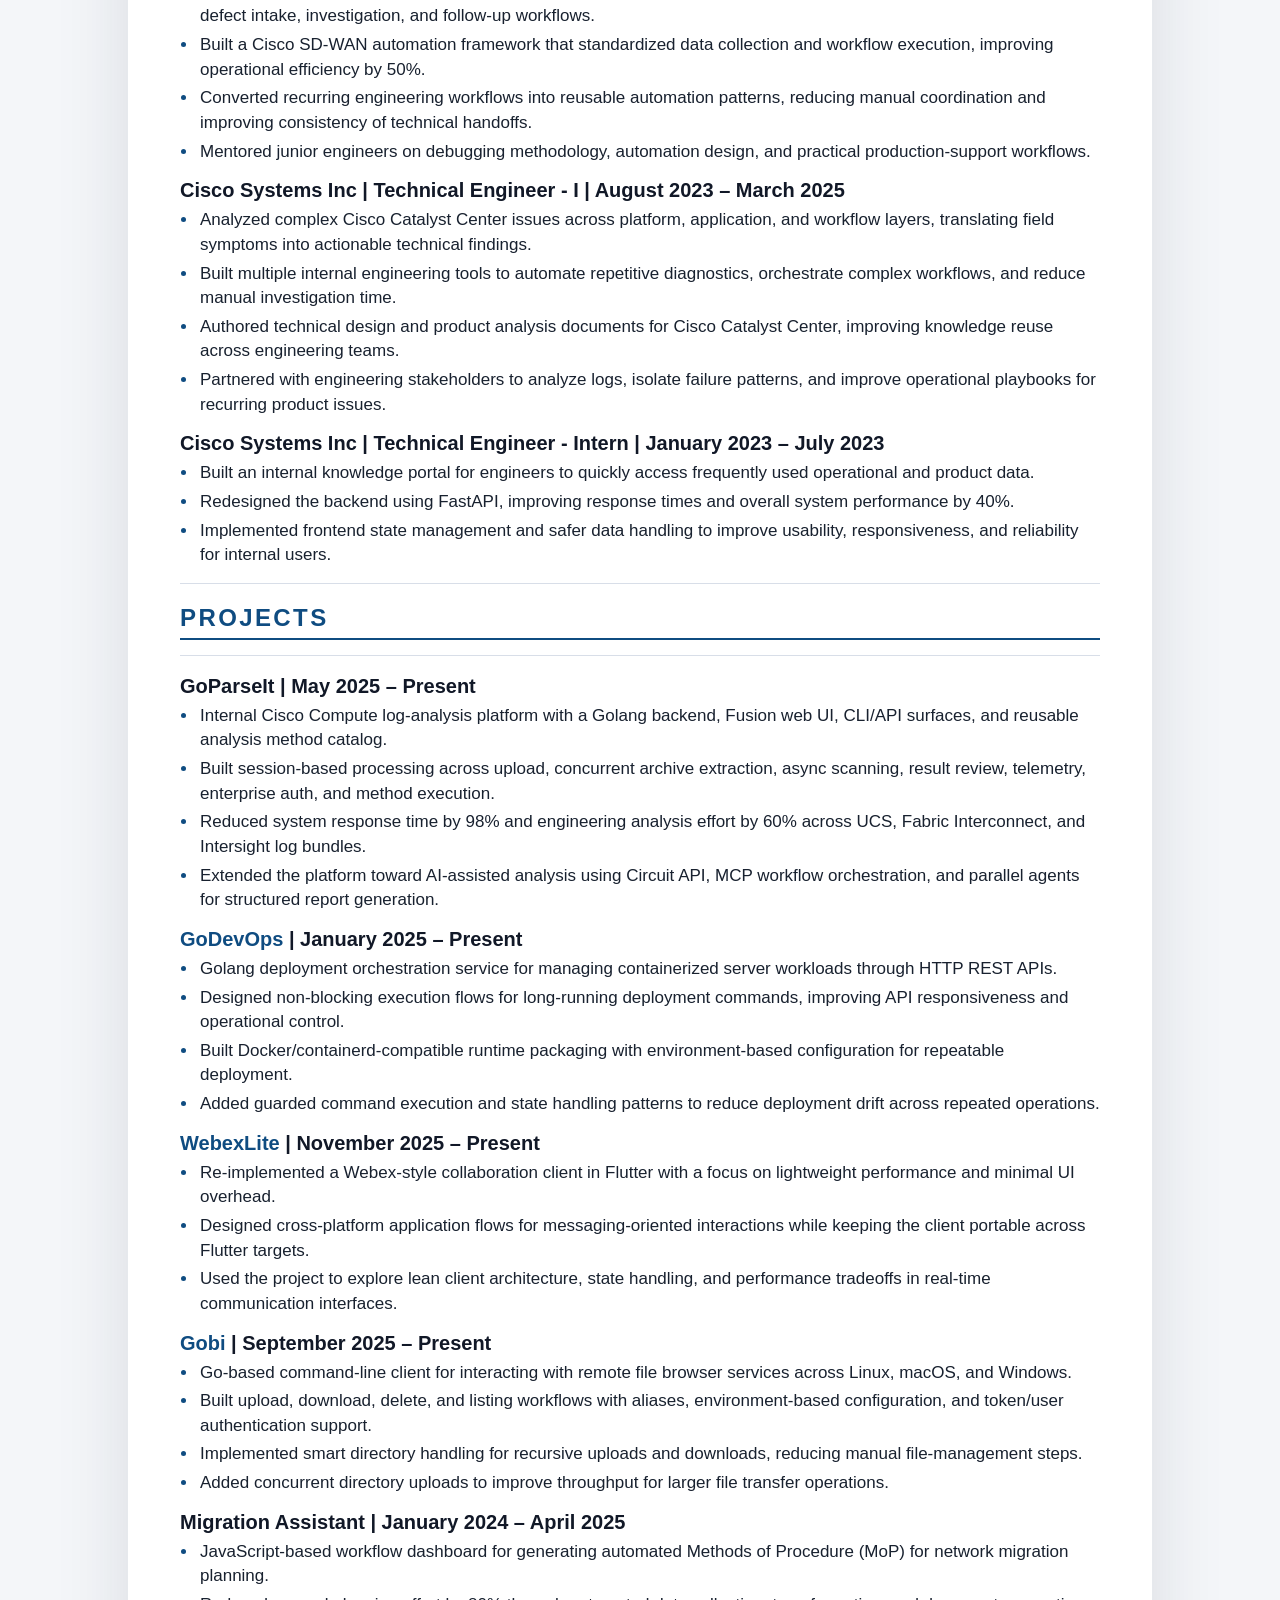
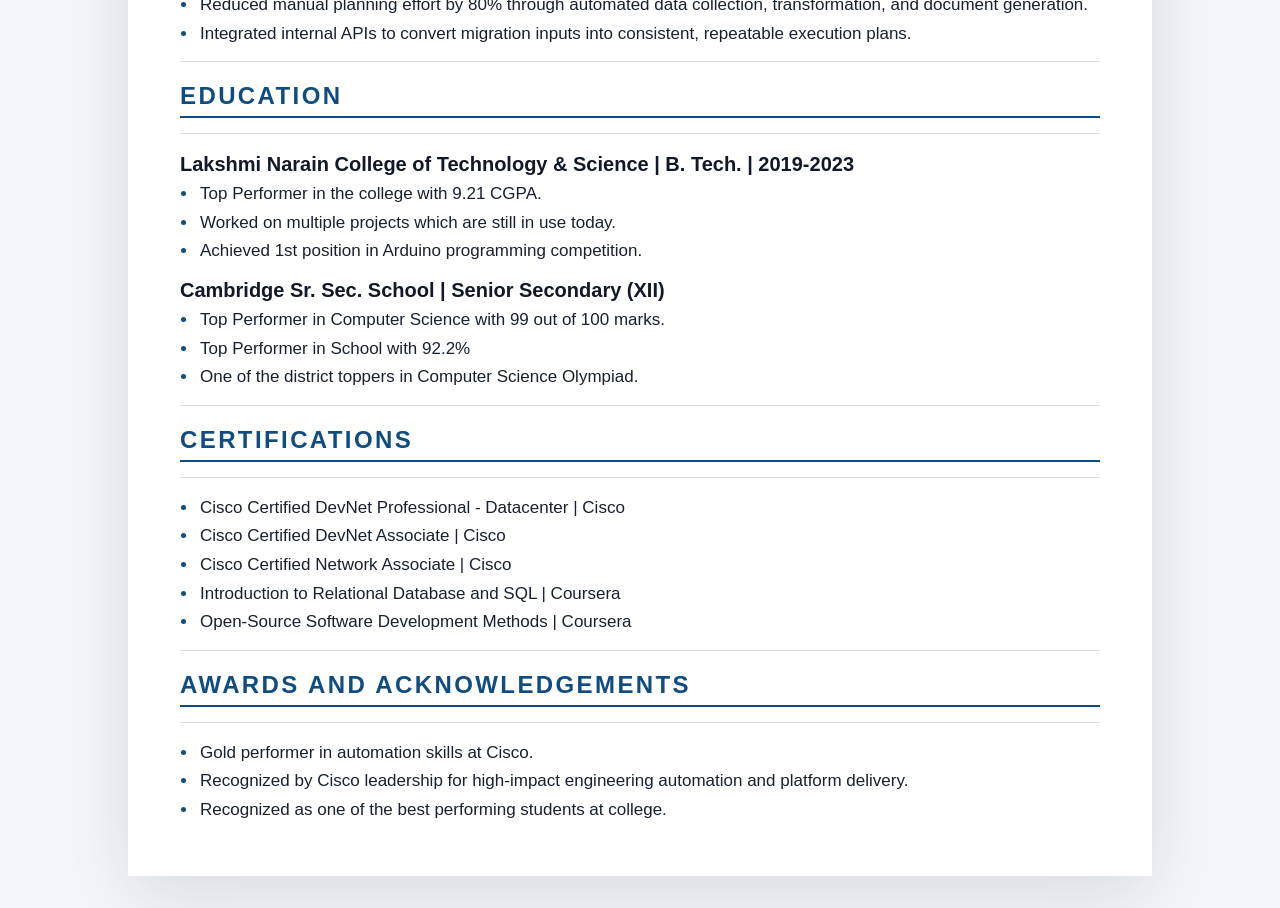
==== commit 4143a688: "ADD : Resume pdf download button" ====
--- a/resume.html
+++ b/resume.html
@@ -30,12 +30,21 @@
 <header id="title-block-header">
 <h1 class="title">Sheikh Hafijul Ali Resume</h1>
 </header>
-<h1 id="sheikh-hafijul-ali">Sheikh Hafijul Ali</h1>
-<p><a
-href="https://www.google.com/maps/place/Bengaluru,%20Karnataka,%20India">Karnataka,India</a>
-| <a href="mail@haﬁjul.dev">mail@hafijul.dev</a> | <a
-href="https://haﬁjul.dev/">https://haﬁjul.dev</a> | <a
-href="tel:+917992390073">+917992390073</a></p>
+<header class="resume-header">
+<div>
+<h1>
+Sheikh Hafijul Ali
+</h1>
+<p>
+<a href="https://www.google.com/maps/place/Bengaluru,%20Karnataka,%20India">Karnataka,India</a>
+| <a href="mail@hafijul.dev">mail@hafijul.dev</a> |
+<a href="https://hafijul.dev/">https://hafijul.dev</a> |
+<a href="tel:+917992390073">+917992390073</a>
+</p>
+</div>
+<a class="download-button" href="Sheikh Hafijul Ali's Resume.pdf" download>Download
+Resume PDF</a>
+</header>
 <hr />
 <h3 id="summary">Summary</h3>
 <hr />
--- a/style.css
+++ b/style.css
@@ -9,7 +9,7 @@
 
 @page {
   size: A4;
-  margin: 15mm 14mm 16mm;
+  margin: 12mm 12mm 13mm;
 }
 
 * {
@@ -54,18 +54,29 @@
   display: none;
 }
 
+.resume-header {
+  display: flex;
+  align-items: flex-start;
+  justify-content: space-between;
+  gap: 24px;
+}
+
+.resume-header h1 {
+  margin-bottom: 6px;
+}
+
+.resume-header p {
+  margin-bottom: 20px;
+  color: var(--muted);
+  font-size: 16px;
+}
+
 h1 {
   margin-bottom: 6px;
   color: #0c1726;
   font-size: 39px;
   line-height: 1.05;
   letter-spacing: -0.04em;
-}
-
-h1 + p {
-  margin-bottom: 20px;
-  color: var(--muted);
-  font-size: 16px;
 }
 
 h3 {
@@ -114,6 +125,28 @@
   text-decoration: underline;
 }
 
+.download-button {
+  display: inline-flex;
+  flex: 0 0 auto;
+  align-items: center;
+  justify-content: center;
+  margin-top: 4px;
+  padding: 9px 14px;
+  border: 1px solid rgba(15, 76, 129, 0.3);
+  border-radius: 999px;
+  background: var(--accent);
+  color: #ffffff;
+  font-size: 14px;
+  font-weight: 750;
+  line-height: 1;
+  box-shadow: 0 8px 18px rgba(15, 76, 129, 0.18);
+}
+
+.download-button:hover {
+  background: #0b3d68;
+  text-decoration: none;
+}
+
 hr {
   margin: 15px 0 18px;
   border: 0;
@@ -170,28 +203,57 @@
     margin: 0;
     padding: 0;
     box-shadow: none;
+    font-size: 11pt;
+    line-height: 1.18;
+  }
+
+  h1 {
+    font-size: 24pt;
+  }
+
+  h3 {
+    margin: 7pt 0 4pt;
+    padding-bottom: 3pt;
     font-size: 12.5pt;
-    line-height: 1.34;
-  }
-
-  h1 {
-    font-size: 29pt;
-  }
-
-  h3 {
-    margin-top: 13pt;
-    font-size: 15pt;
+    letter-spacing: 0.06em;
   }
 
   h4 {
-    margin-top: 9pt;
-    font-size: 13pt;
+    margin: 6pt 0 2pt;
+    font-size: 11.5pt;
     break-after: avoid;
   }
 
-  ul,
+  hr {
+    margin: 5pt 0 6pt;
+  }
+
+  ul {
+    margin-bottom: 4pt;
+    padding-left: 14pt;
+  }
+
+  li {
+    margin-bottom: 1.5pt;
+  }
+
   table {
+    margin: 4pt 0 6pt;
+    font-size: 10pt;
+    break-inside: auto;
+  }
+
+  th,
+  td {
+    padding: 2pt 4pt;
+  }
+
+  tr {
     break-inside: avoid;
+  }
+
+  .download-button {
+    display: none;
   }
 
   a {
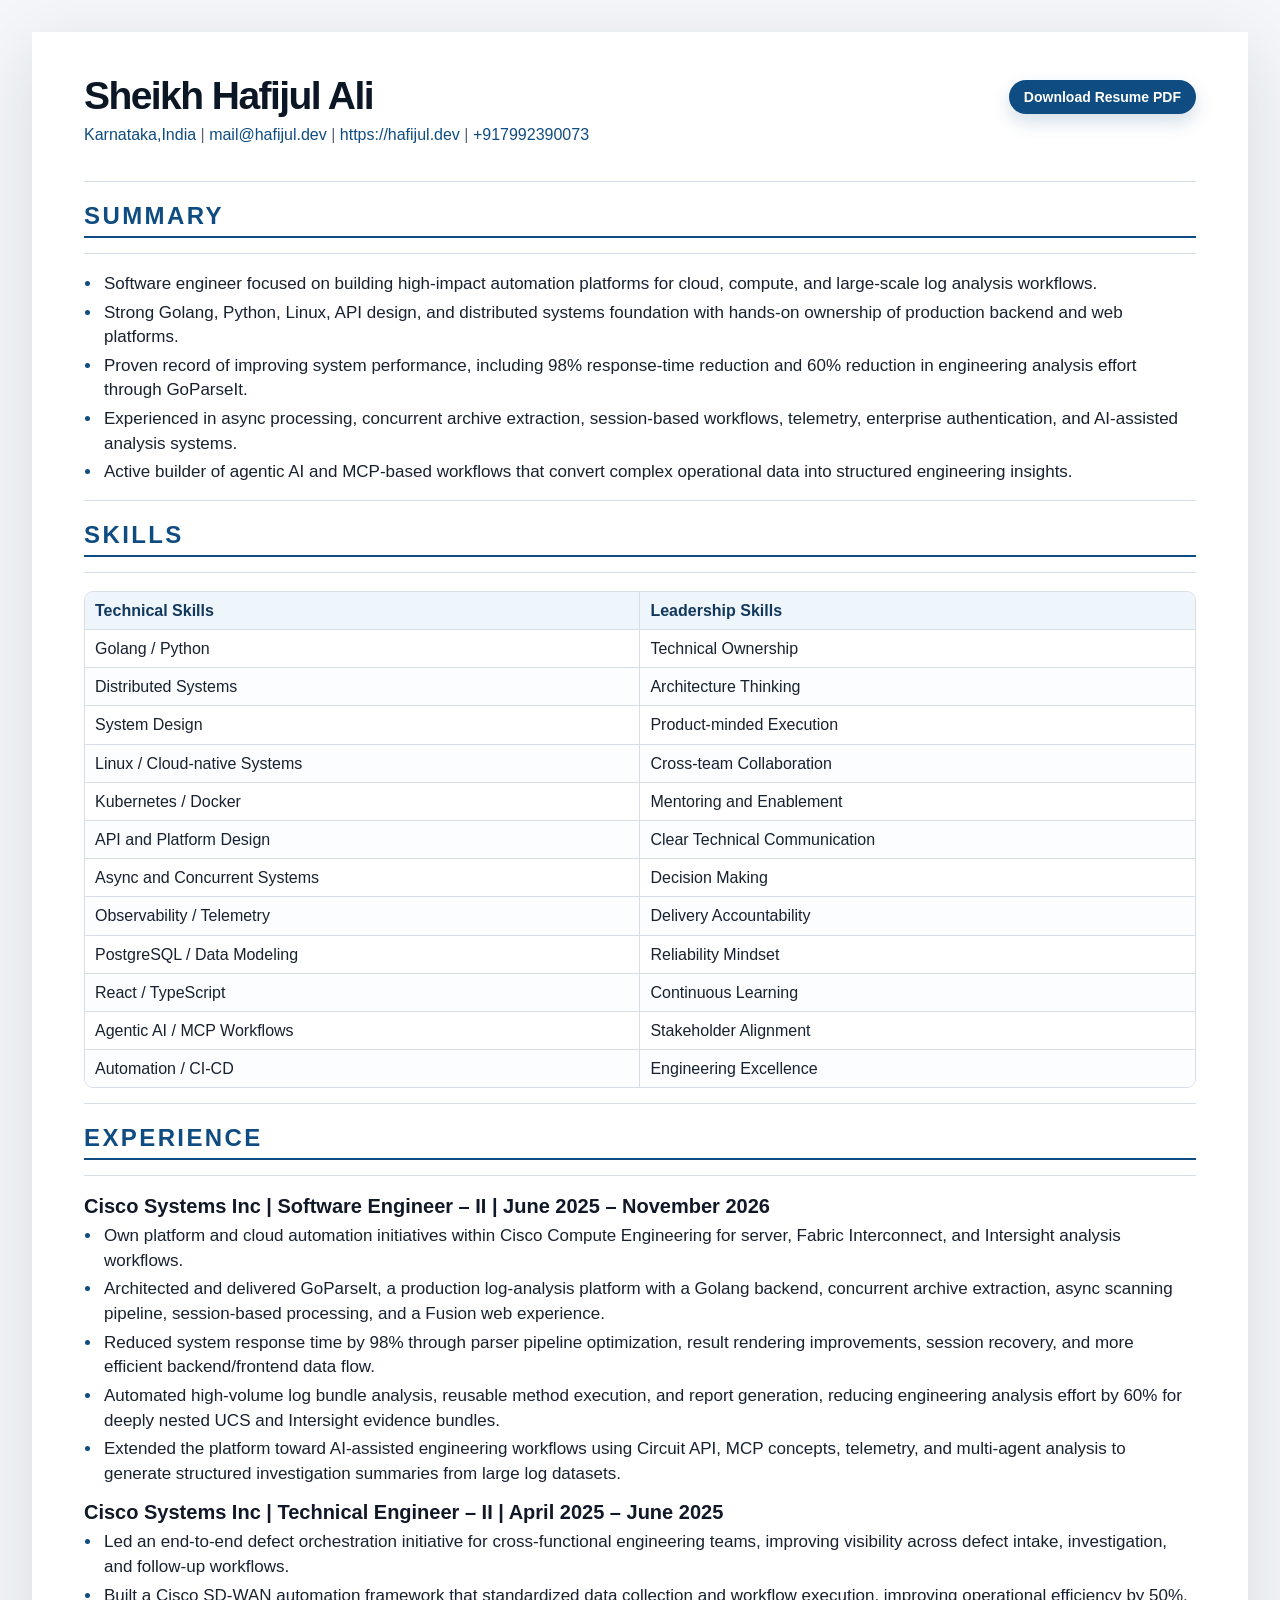
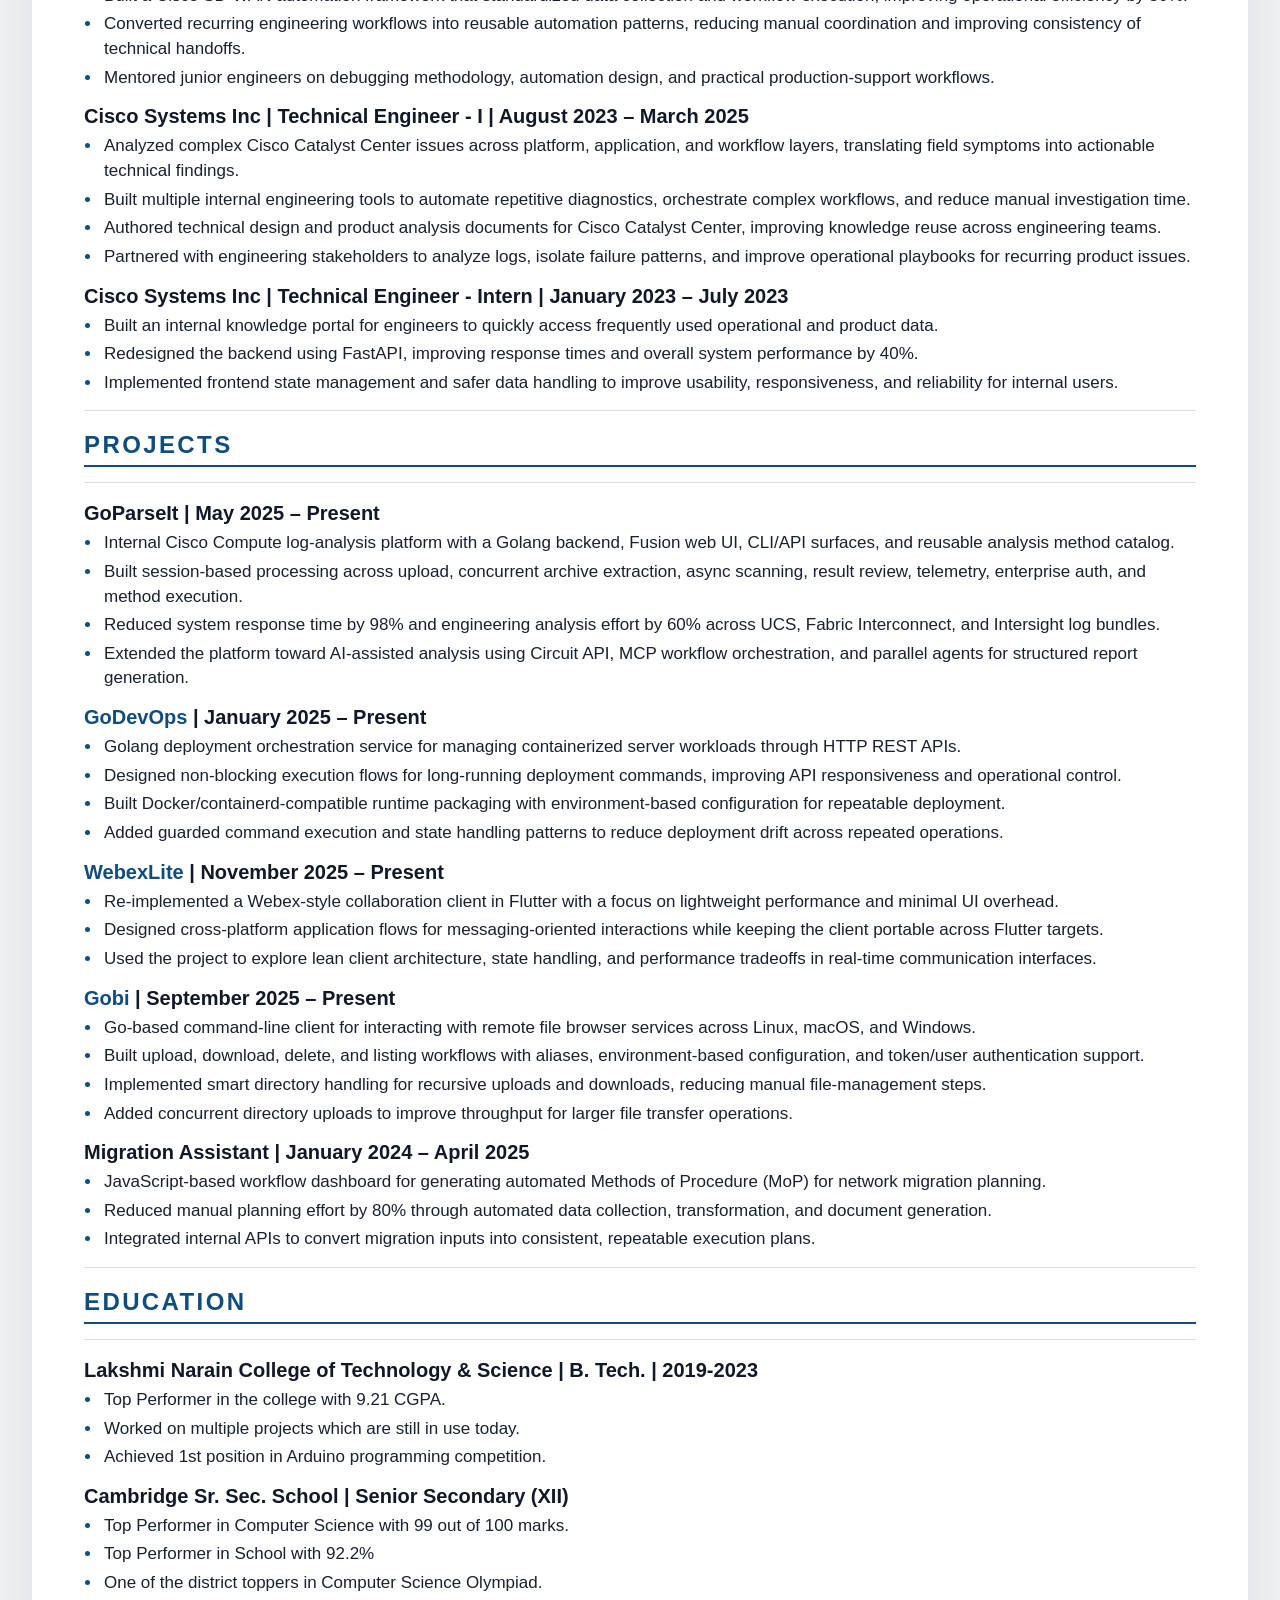
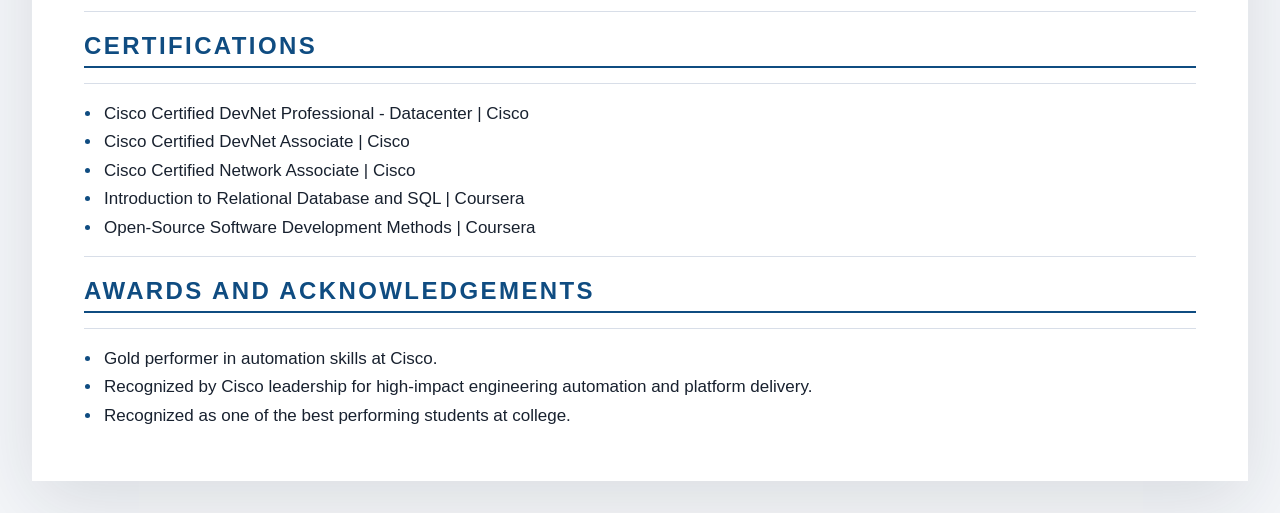
==== commit a4657ba7: "Deploying to gh-pages from @ hafijulali/resume@dcf1a9919e1ec8eda4344466ca3798b1d3e9cd8f 🚀" ====
--- a/resume.html
+++ b/resume.html
@@ -1,14 +1,12 @@
 <!DOCTYPE html>
-<html xmlns="http://www.w3.org/1999/xhtml">
+<html xmlns="http://www.w3.org/1999/xhtml" lang="" xml:lang="">
 <head>
   <meta charset="utf-8" />
   <meta name="generator" content="pandoc" />
   <meta name="viewport" content="width=device-width, initial-scale=1.0, user-scalable=yes" />
   <title>Sheikh Hafijul Ali Resume</title>
   <style>
-    /* Default styles provided by pandoc.
-    ** See https://pandoc.org/MANUAL.html#variables-for-html for config info.
-    */
+    code{white-space: pre-wrap;}
     span.smallcaps{font-variant: small-caps;}
     div.columns{display: flex; gap: min(4vw, 1.5em);}
     div.column{flex: auto; overflow-x: auto;}
@@ -128,8 +126,9 @@
 <hr />
 <h3 id="experience">Experience</h3>
 <hr />
-<h4 id="cisco-systems-inc-software-engineer-ii-june-2025-present">Cisco
-Systems Inc | Software Engineer – II | June 2025 – Present</h4>
+<h4
+id="cisco-systems-inc-software-engineer-ii-june-2025-november-2026">Cisco
+Systems Inc | Software Engineer – II | June 2025 – November 2026</h4>
 <ul>
 <li>Own platform and cloud automation initiatives within Cisco Compute
 Engineering for server, Fabric Interconnect, and Intersight analysis
--- a/style.css
+++ b/style.css
@@ -21,8 +21,8 @@
 }
 
 body {
-  width: 80vw;
-  max-width: 1080px;
+  width: 95vw;
+  max-width: none;
   margin: 32px auto;
   padding: 44px 52px;
   background: var(--surface);
